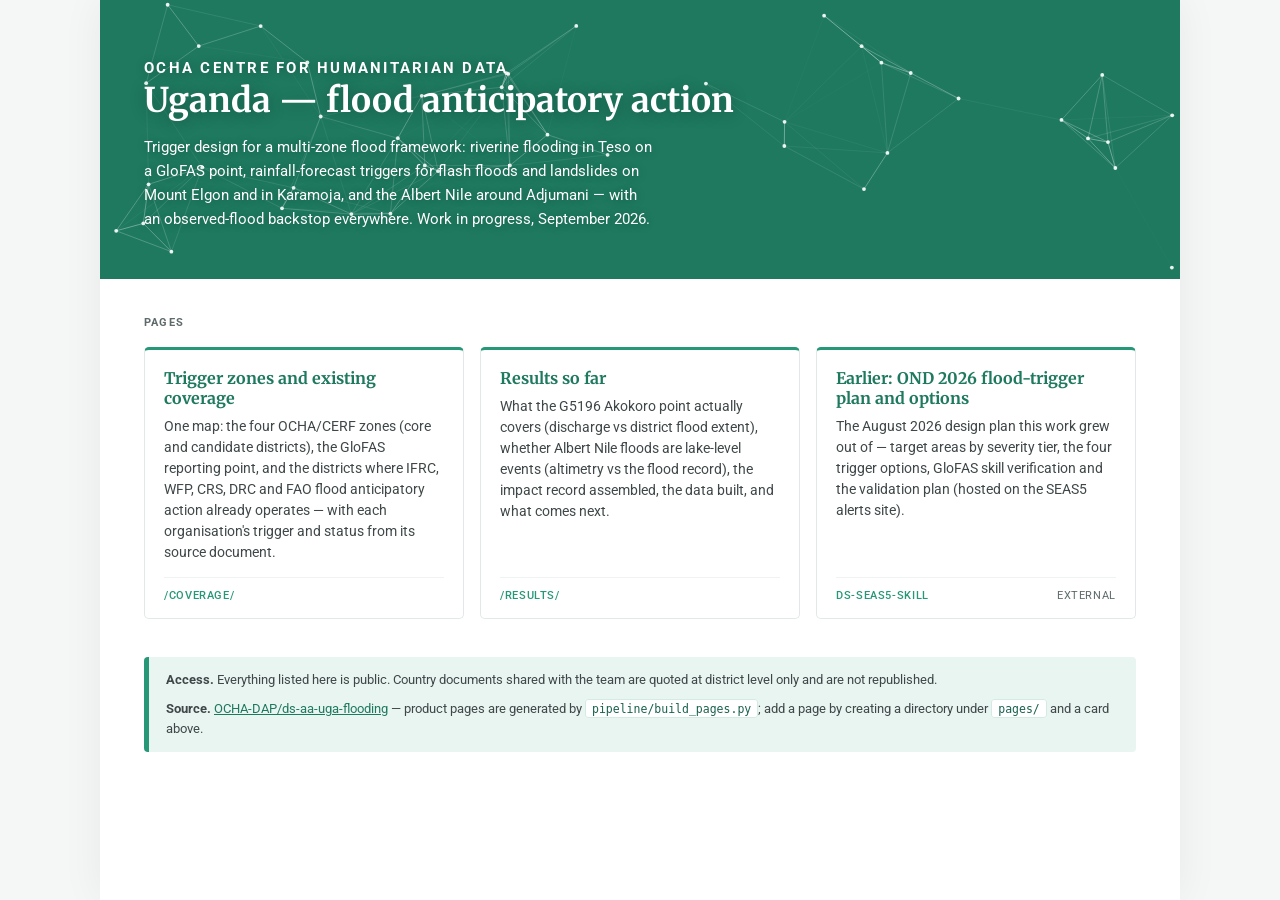
==== pages/index.html @ 37b38659 "Pages site: landing + coverage + results pages; external frameworks from country-team documents (WFP" ====
<!DOCTYPE html>
<html lang="en">
<head>
<meta charset="utf-8">
<meta name="viewport" content="width=device-width, initial-scale=1">
<title>Uganda flood anticipatory action — OCHA Centre for Humanitarian Data</title>
<meta name="description" content="Trigger design for anticipatory action for flooding in Uganda: four zones, the GloFAS point, other organisations' coverage, and interim results.">
<link rel="preconnect" href="https://fonts.googleapis.com">
<link rel="preconnect" href="https://fonts.gstatic.com" crossorigin>
<link href="https://fonts.googleapis.com/css2?family=Merriweather:wght@700&family=Roboto:wght@400;500;700&display=swap" rel="stylesheet">
<link rel="stylesheet" href="assets/site.css">
</head>
<body>
<div class="wrap">

  <header class="hero">
    <canvas id="bg" aria-hidden="true"></canvas>
    <div class="inner">
      <p class="eyebrow">OCHA Centre for Humanitarian Data</p>
      <h1>Uganda — flood anticipatory action</h1>
      <p>Trigger design for a multi-zone flood framework: riverine flooding in Teso on a
         GloFAS point, rainfall-forecast triggers for flash floods and landslides on Mount
         Elgon and in Karamoja, and the Albert Nile around Adjumani — with an observed-flood
         backstop everywhere. Work in progress, September 2026.</p>
    </div>
  </header>

  <main>
    <p class="label">Pages</p>
    <div class="grid">

      <a class="k" href="coverage/">
        <h2>Trigger zones and existing coverage</h2>
        <p>One map: the four OCHA/CERF zones (core and candidate districts), the GloFAS
           reporting point, and the districts where IFRC, WFP, CRS, DRC and FAO flood
           anticipatory action already operates — with each organisation's trigger and
           status from its source document.</p>
        <span class="foot"><em>/coverage/</em></span>
      </a>

      <a class="k" href="results/">
        <h2>Results so far</h2>
        <p>What the G5196 Akokoro point actually covers (discharge vs district flood
           extent), whether Albert Nile floods are lake-level events (altimetry vs the
           flood record), the impact record assembled, the data built, and what comes next.</p>
        <span class="foot"><em>/results/</em></span>
      </a>

      <a class="k" href="https://ocha-dap.github.io/ds-seas5-skill/uganda-flood-trigger/">
        <h2>Earlier: OND 2026 flood-trigger plan and options</h2>
        <p>The August 2026 design plan this work grew out of — target areas by severity
           tier, the four trigger options, GloFAS skill verification and the validation plan
           (hosted on the SEAS5 alerts site).</p>
        <span class="foot"><em>ds-seas5-skill</em><span>external</span></span>
      </a>

    </div>
  </main>

  <div class="note">
    <p><strong>Access.</strong> Everything listed here is public. Country documents shared
       with the team are quoted at district level only and are not republished.</p>
    <p><strong>Source.</strong> <a href="https://github.com/OCHA-DAP/ds-aa-uga-flooding">OCHA-DAP/ds-aa-uga-flooding</a>
       — product pages are generated by <code>pipeline/build_pages.py</code>; add a page by
       creating a directory under <code>pages/</code> and a card above.</p>
  </div>

</div>

<script src="assets/hero.js" defer></script>
</body>
</html>
---- pages/assets/site.css ----
/* HDX v2 design tokens, copied from OCHA-DAP/ds-geospatial-impact-estimates' pages template
 * (itself from OCHA-DAP/ds-storm-impact-harmonisation) so the team's Pages sites read as one
 * system. Gate-form styles dropped: nothing on this site is passphrase-gated.
 *
 * Light mode only, matching the reference: there is deliberately no prefers-color-scheme rule.
 * The only media queries are the 640px breakpoint and prefers-reduced-motion. */
:root {
  --b5:#269777; --b6:#1e795f; --b7:#18614c; --b05:#e9f5f1; --b1:#d4eae4;
  --n9:#1f2324; --n8:#3f4748; --n7:#5e6a6b; --n05:#f5f7f7;
}
* { box-sizing:border-box; }
body {
  margin:0; background:var(--n05); color:var(--n9);
  font-family:'Roboto',system-ui,-apple-system,'Segoe UI','Helvetica Neue',Arial,sans-serif;
  line-height:1.5;
}
.wrap { max-width:1080px; margin:0 auto; background:#fff; min-height:100vh;
        box-shadow:0 0 40px rgba(31,35,36,.06); }

/* ── hero ─────────────────────────────────────────────────────────────── */
.hero { position:relative; overflow:hidden; background:var(--b6); padding:56px 44px 48px; }
.hero canvas { position:absolute; inset:0; width:100%; height:100%; z-index:0; }
.hero .inner { position:relative; z-index:1; }
.eyebrow { font-size:11px; letter-spacing:.15em; text-transform:uppercase; font-weight:700;
           color:rgba(255,255,255,.88); margin:0 0 12px;
           text-shadow:0 1px 8px rgba(0,0,0,.25); }
.hero h1 { font-family:'Merriweather',Georgia,'Times New Roman',serif; font-weight:700;
           font-size:34px; line-height:1.2; color:#fff; margin:0 0 14px;
           text-shadow:0 2px 16px rgba(0,0,0,.28); }
.hero p { margin:0; font-size:15px; line-height:1.6; color:#fff; max-width:64ch;
          text-shadow:0 1px 10px rgba(0,0,0,.25); }

/* ── cards ────────────────────────────────────────────────────────────── */
main { padding:36px 44px 8px; }
.label { font-size:11px; font-weight:700; letter-spacing:.11em; text-transform:uppercase;
         color:var(--n7); margin:0 0 16px; }
.grid { display:grid; grid-template-columns:repeat(auto-fill,minmax(300px,1fr)); gap:16px; }

.k { display:flex; flex-direction:column; text-decoration:none; color:inherit;
     background:#fff; border:1px solid #e2e7e7; border-top:3px solid var(--b5);
     border-radius:5px; padding:18px 19px 14px;
     transition:box-shadow .18s ease, transform .18s ease; }
.k:hover, .k:focus-visible { box-shadow:0 4px 20px rgba(31,35,36,.10);
                             transform:translateY(-2px); outline:none; }
.k:focus-visible { border-color:var(--b5); box-shadow:0 0 0 3px var(--b1); }
.k h2 { font-family:'Merriweather',Georgia,serif; margin:0 0 8px; font-size:16px;
        font-weight:700; color:var(--b6); line-height:1.25; }
.k p { margin:0 0 14px; font-size:13.5px; color:var(--n8); line-height:1.55; flex:1; }
.k .foot { display:flex; justify-content:space-between; align-items:center; gap:10px;
           font-size:10.5px; color:var(--n7); text-transform:uppercase;
           letter-spacing:.06em; border-top:1px solid #f0f3f3; padding-top:10px; }
.k .foot em { font-style:normal; color:var(--b5); font-weight:500; }

.chip { display:inline-block; font-size:9px; padding:2.5px 7px; border-radius:10px;
        margin-left:7px; text-transform:uppercase; letter-spacing:.07em; font-weight:700;
        vertical-align:2.5px; font-family:'Roboto',sans-serif; }
.chip-ext { background:var(--b05); color:var(--b7); border:1px solid var(--b1); }

/* ── notes / footer ───────────────────────────────────────────────────── */
.note { margin:30px 44px 40px; padding:13px 17px; border-radius:4px;
        background:var(--b05); border-left:5px solid var(--b5);
        font-size:12.5px; color:var(--n8); line-height:1.6; }
.note code { background:#fff; border:1px solid var(--b1); padding:1.5px 6px;
             border-radius:3px; font-size:11.5px; color:var(--b7); }
.note a { color:var(--b6); }
.note p { margin:0 0 9px; }
.note p:last-child { margin-bottom:0; }

@media (max-width:640px) {
  .hero { padding:40px 22px 34px; }
  .hero h1 { font-size:26px; }
  main { padding:26px 22px 4px; }
  .note { margin:24px 22px 32px; }
}
/* Respect users who ask for less motion — the canvas paints one static frame. */
@media (prefers-reduced-motion:reduce) { .hero canvas { animation:none; } }

/* ── feature card (the app) ───────────────────────────────────────────────
 * The app had been at / until the Pages restructure, so most people reaching
 * this page were trying to reach IT. It gets its own row and a screenshot:
 * someone who knows the tool recognises it far faster than they read a card.
 *
 * The image is a flex ITEM, not a background, so it keeps its intrinsic ratio
 * and cannot crop the map's edges away at an unlucky viewport. */
.grid-one { grid-template-columns:1fr; }
.label-2 { margin-top:30px; }

.k-feature { flex-direction:row; align-items:stretch; gap:0; padding:0; overflow:hidden; }
.k-feature .body { display:flex; flex-direction:column; padding:18px 19px 14px;
                   flex:1 1 48%; min-width:0; }
/* .k p grows by default so the foot sits at the bottom of a text-only card. In
 * the feature card the image already sets the height, so growing the paragraph
 * just opens a gap between it and the line beneath. Let the text sit at the top
 * and push the FOOT down instead. */
.k-feature .body p { flex:0 0 auto; margin-bottom:10px; }
.k-feature .shot { flex:1 1 52%; min-width:0; display:flex; align-items:flex-start;
                   background:var(--n05); border-left:1px solid #eef1f1; }
.k-feature .shot img { width:100%; height:auto; display:block; }
/* The right-hand cell of the foot is a plain span, not the /path/ em — say where
 * the reader has just come from, since that is the question they arrived with. */
.k-feature .foot span { color:var(--n7); }

@media (max-width:760px) {
  /* Stack before the text column gets too narrow to read; the screenshot is
     still worth showing, just beneath rather than beside. */
  .k-feature { flex-direction:column; }
  .k-feature .shot { border-left:0; border-top:1px solid #eef1f1; }
}
.k-feature .views { flex:0 0 auto; font-size:12px; color:var(--n7);
                    line-height:1.7; margin-bottom:14px; }
.k-feature .foot { margin-top:auto; }
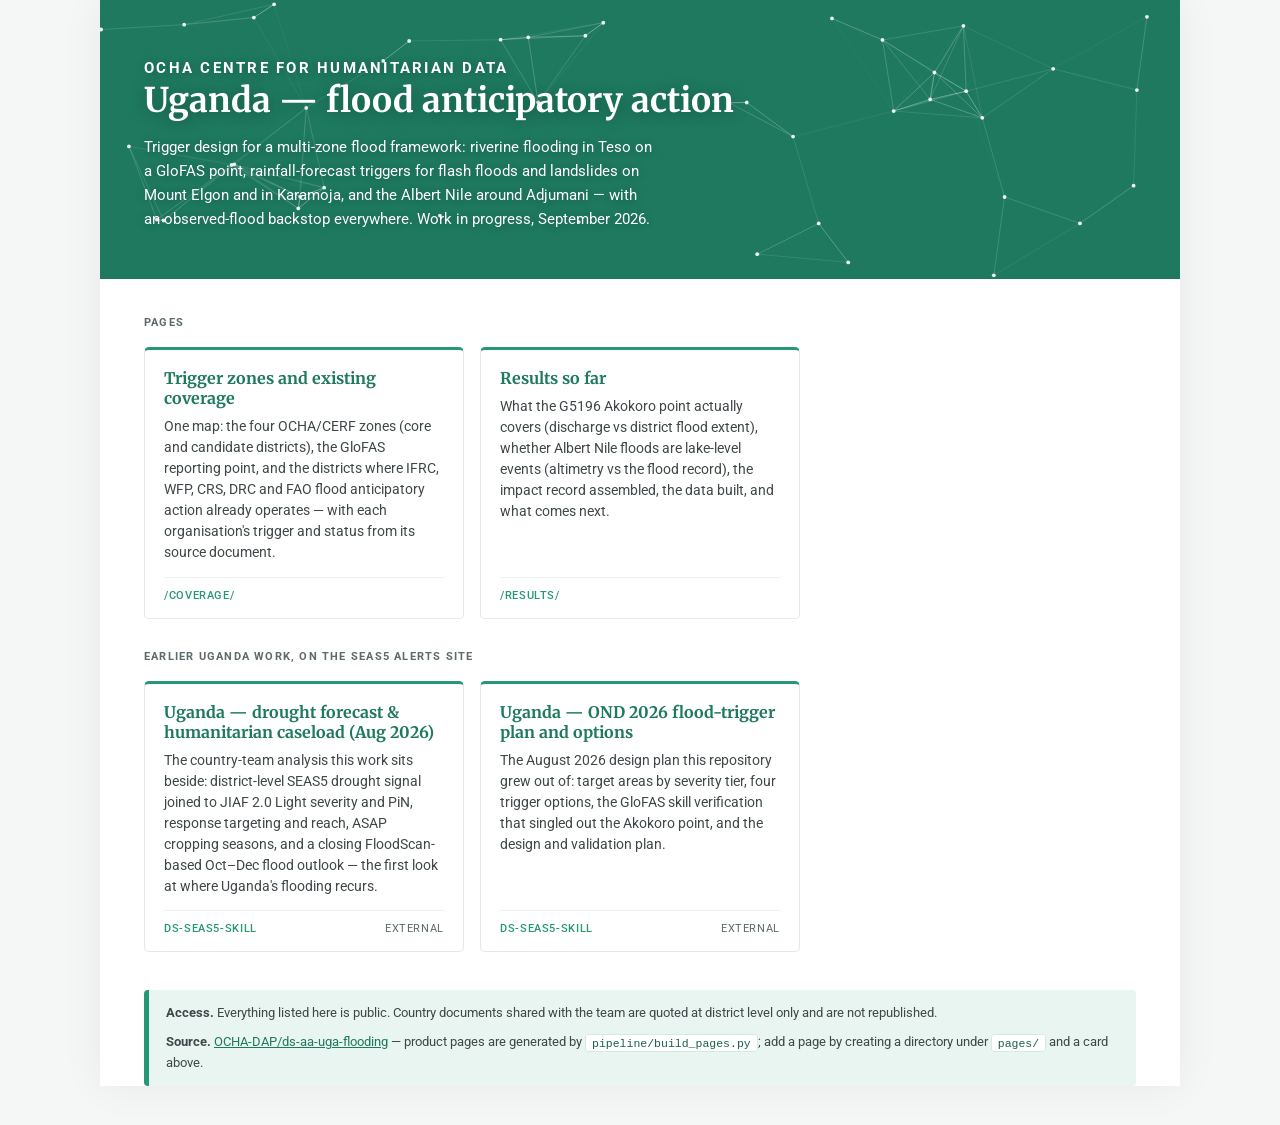
==== commit 999223e8: "Flood-exposed population (WorldPop x SFED) as a second observational witness, and an observed-rainfa" ====
--- a/pages/index.html
+++ b/pages/index.html
@@ -8,7 +8,7 @@
 <link rel="preconnect" href="https://fonts.googleapis.com">
 <link rel="preconnect" href="https://fonts.gstatic.com" crossorigin>
 <link href="https://fonts.googleapis.com/css2?family=Merriweather:wght@700&family=Roboto:wght@400;500;700&display=swap" rel="stylesheet">
-<link rel="stylesheet" href="assets/site.css">
+<link rel="stylesheet" href="assets/site.css?v=7">
 </head>
 <body>
 <div class="wrap">
@@ -46,11 +46,25 @@
         <span class="foot"><em>/results/</em></span>
       </a>
 
+    </div>
+
+    <p class="label label-2">Earlier Uganda work, on the SEAS5 alerts site</p>
+    <div class="grid">
+
+      <a class="k" href="https://ocha-dap.github.io/ds-seas5-skill/uganda/">
+        <h2>Uganda — drought forecast &amp; humanitarian caseload (Aug 2026)</h2>
+        <p>The country-team analysis this work sits beside: district-level SEAS5 drought
+           signal joined to JIAF 2.0 Light severity and PiN, response targeting and reach,
+           ASAP cropping seasons, and a closing FloodScan-based Oct–Dec flood outlook —
+           the first look at where Uganda's flooding recurs.</p>
+        <span class="foot"><em>ds-seas5-skill</em><span>external</span></span>
+      </a>
+
       <a class="k" href="https://ocha-dap.github.io/ds-seas5-skill/uganda-flood-trigger/">
-        <h2>Earlier: OND 2026 flood-trigger plan and options</h2>
-        <p>The August 2026 design plan this work grew out of — target areas by severity
-           tier, the four trigger options, GloFAS skill verification and the validation plan
-           (hosted on the SEAS5 alerts site).</p>
+        <h2>Uganda — OND 2026 flood-trigger plan and options</h2>
+        <p>The August 2026 design plan this repository grew out of: target areas by severity
+           tier, four trigger options, the GloFAS skill verification that singled out the
+           Akokoro point, and the design and validation plan.</p>
         <span class="foot"><em>ds-seas5-skill</em><span>external</span></span>
       </a>
 
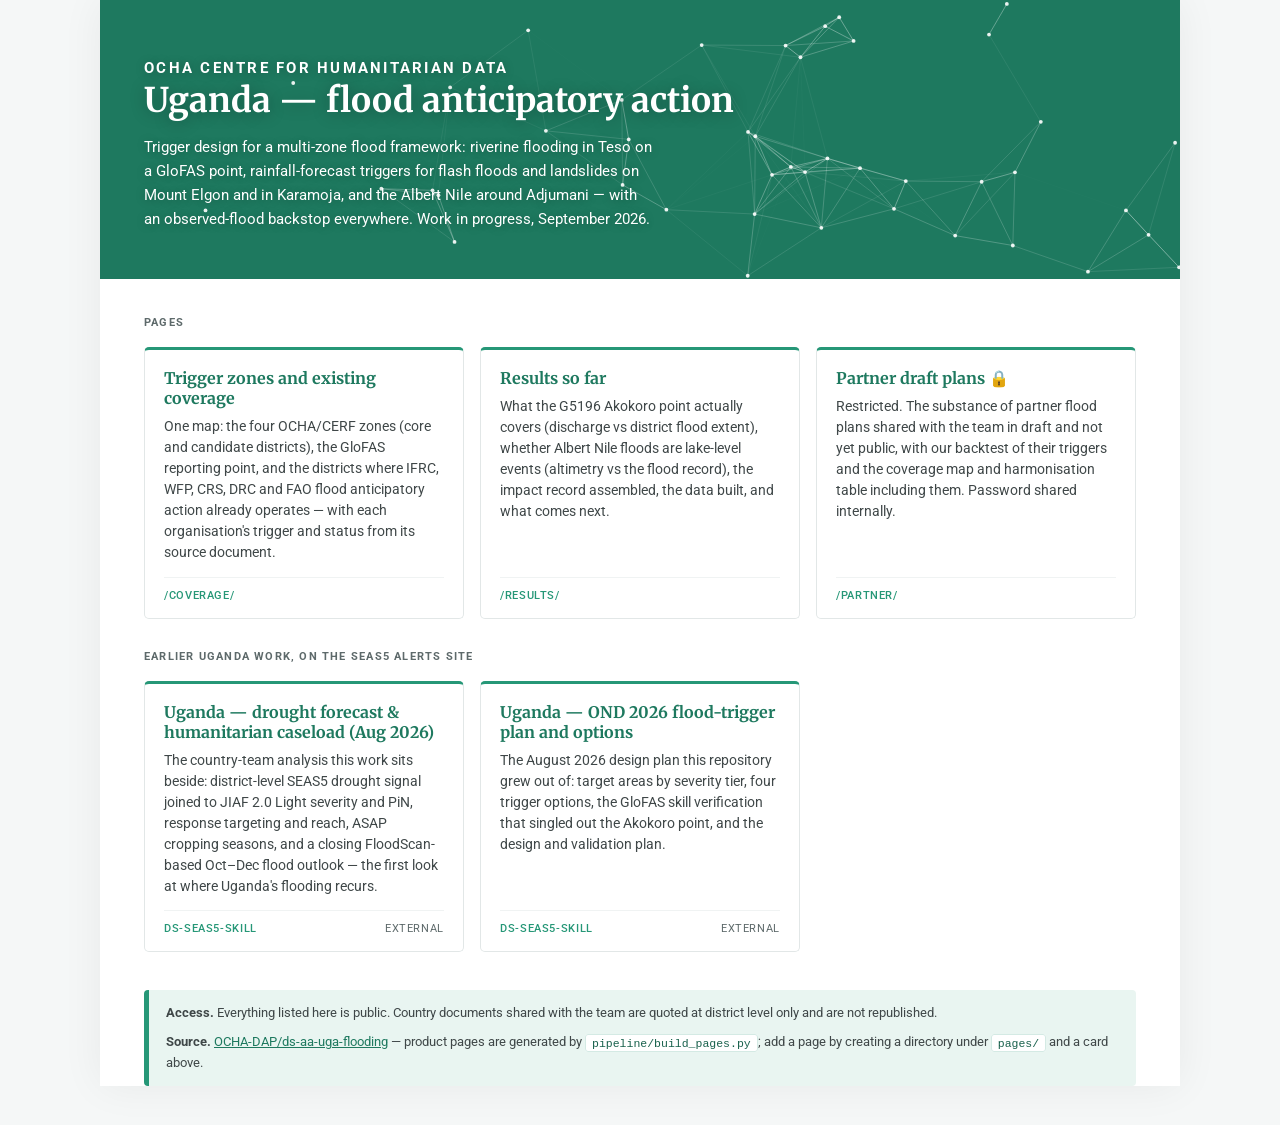
==== commit eedd5667: "Restore the FAO draft material on a password-protected page The draft Mt Elgon flood AAP is not publ" ====
--- a/pages/index.html
+++ b/pages/index.html
@@ -46,6 +46,14 @@
         <span class="foot"><em>/results/</em></span>
       </a>
 
+      <a class="k" href="partner/">
+        <h2>Partner draft plans &#128274;</h2>
+        <p>Restricted. The substance of partner flood plans shared with the team in draft
+           and not yet public, with our backtest of their triggers and the coverage map and
+           harmonisation table including them. Password shared internally.</p>
+        <span class="foot"><em>/partner/</em></span>
+      </a>
+
     </div>
 
     <p class="label label-2">Earlier Uganda work, on the SEAS5 alerts site</p>
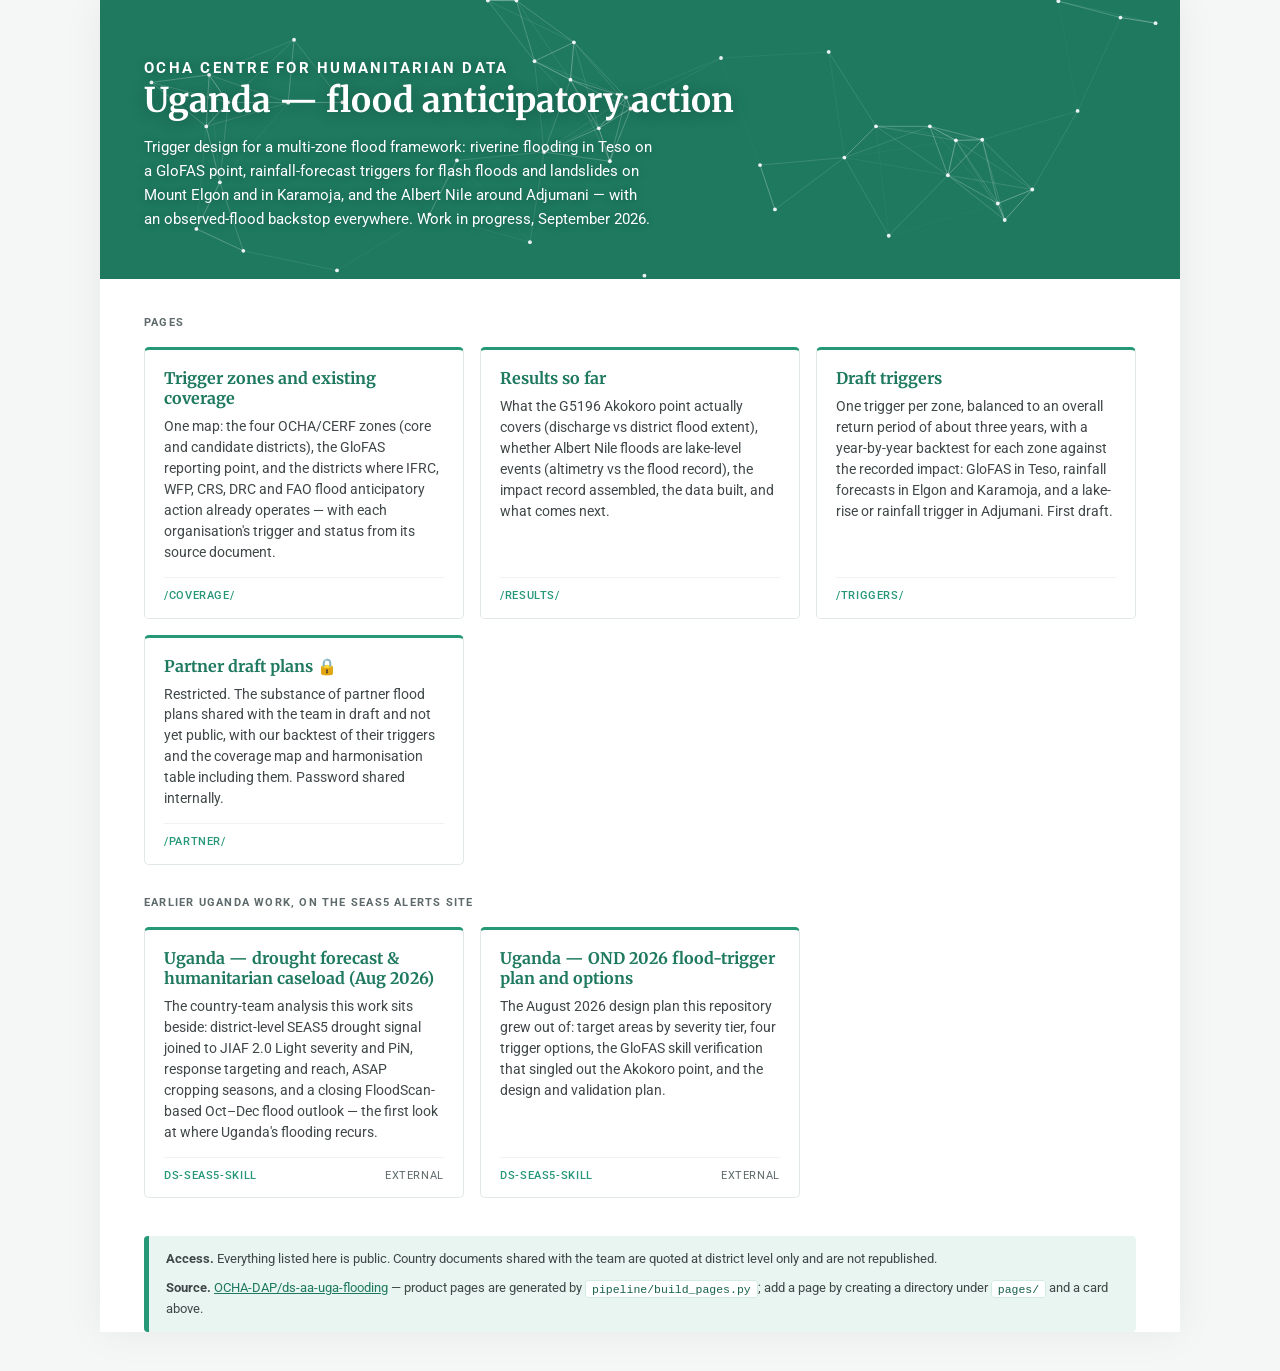
==== commit 29ecbcea: "Draft triggers: one per zone, balanced to an overall 3-year return period New public page /triggers/" ====
--- a/pages/index.html
+++ b/pages/index.html
@@ -46,6 +46,15 @@
         <span class="foot"><em>/results/</em></span>
       </a>
 
+      <a class="k" href="triggers/">
+        <h2>Draft triggers</h2>
+        <p>One trigger per zone, balanced to an overall return period of about three years,
+           with a year-by-year backtest for each zone against the recorded impact:
+           GloFAS in Teso, rainfall forecasts in Elgon and Karamoja, and a lake-rise or
+           rainfall trigger in Adjumani. First draft.</p>
+        <span class="foot"><em>/triggers/</em></span>
+      </a>
+
       <a class="k" href="partner/">
         <h2>Partner draft plans &#128274;</h2>
         <p>Restricted. The substance of partner flood plans shared with the team in draft
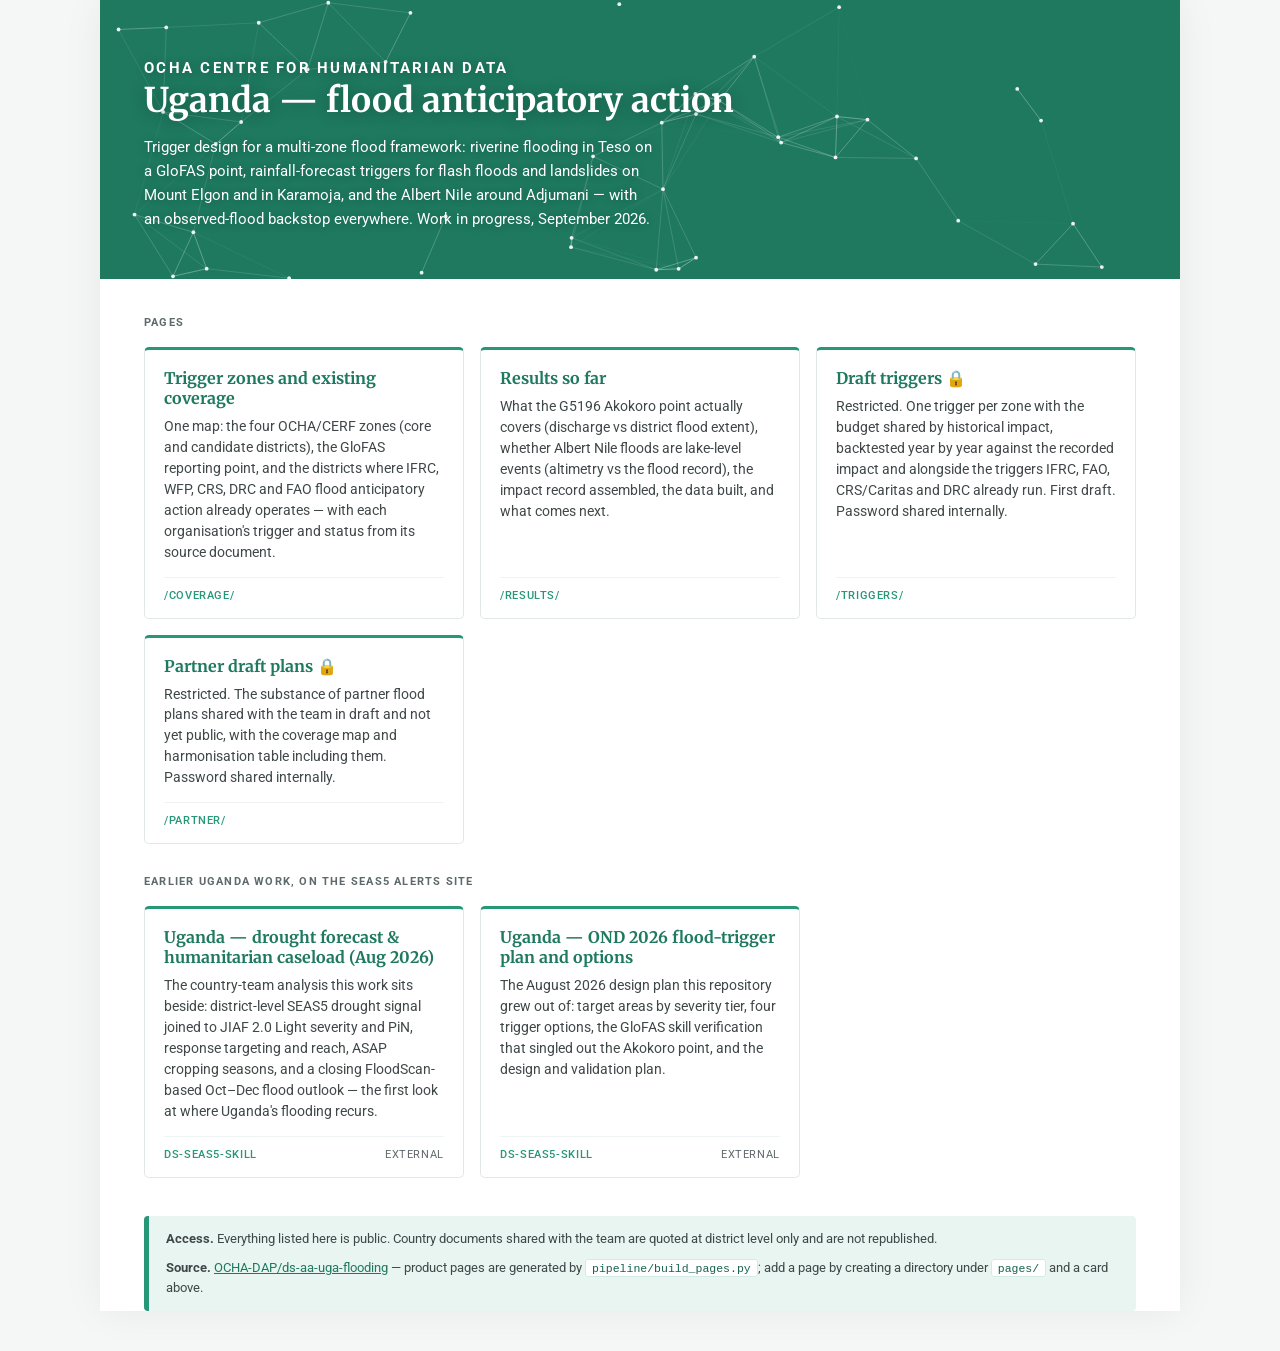
==== commit 1b35d6f8: "Draft triggers: one restricted page with partner triggers, budget tilted by historical impact, hando" ====
--- a/pages/index.html
+++ b/pages/index.html
@@ -47,19 +47,18 @@
       </a>
 
       <a class="k" href="triggers/">
-        <h2>Draft triggers</h2>
-        <p>One trigger per zone, balanced to an overall return period of about three years,
-           with a year-by-year backtest for each zone against the recorded impact:
-           GloFAS in Teso, rainfall forecasts in Elgon and Karamoja, and a lake-rise or
-           rainfall trigger in Adjumani. First draft.</p>
+        <h2>Draft triggers &#128274;</h2>
+        <p>Restricted. One trigger per zone with the budget shared by historical impact,
+           backtested year by year against the recorded impact and alongside the triggers
+           IFRC, FAO, CRS/Caritas and DRC already run. First draft. Password shared internally.</p>
         <span class="foot"><em>/triggers/</em></span>
       </a>
 
       <a class="k" href="partner/">
         <h2>Partner draft plans &#128274;</h2>
         <p>Restricted. The substance of partner flood plans shared with the team in draft
-           and not yet public, with our backtest of their triggers and the coverage map and
-           harmonisation table including them. Password shared internally.</p>
+           and not yet public, with the coverage map and harmonisation table including them.
+           Password shared internally.</p>
         <span class="foot"><em>/partner/</em></span>
       </a>
 
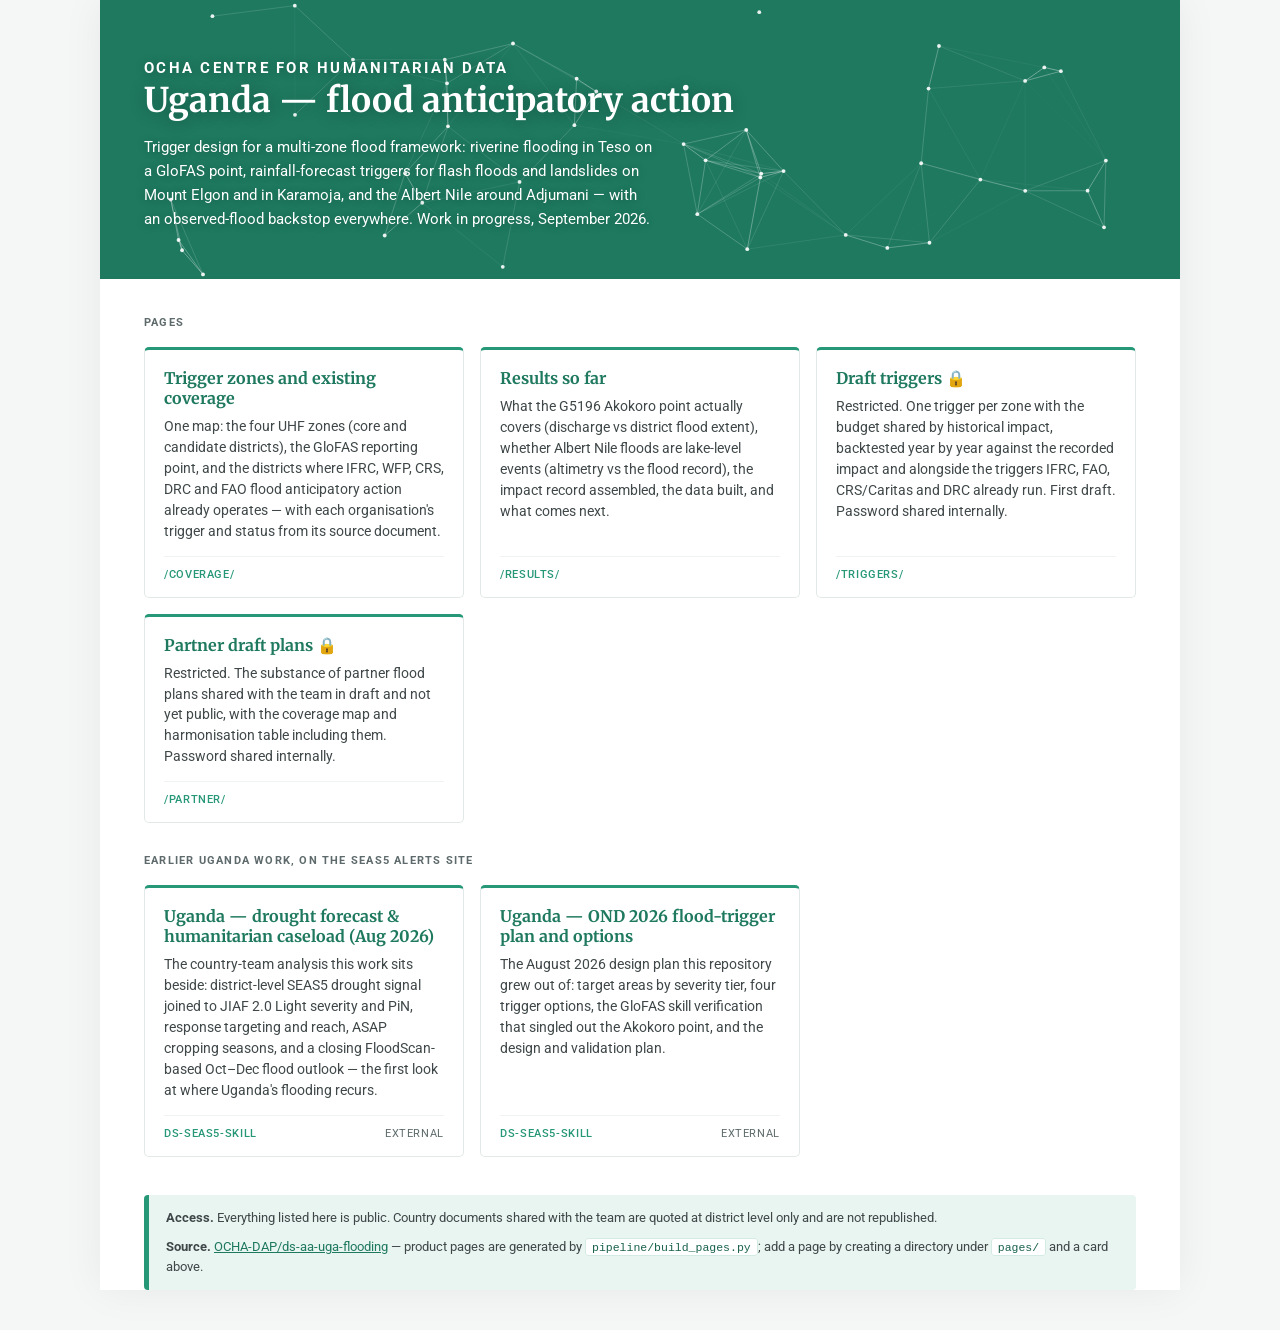
==== commit 5595eaa9: "Frame as a UHF analysis; read private configs from the dev blob UHF, not CERF: - "OCHA/CERF zones/fr" ====
--- a/pages/index.html
+++ b/pages/index.html
@@ -31,7 +31,7 @@
 
       <a class="k" href="coverage/">
         <h2>Trigger zones and existing coverage</h2>
-        <p>One map: the four OCHA/CERF zones (core and candidate districts), the GloFAS
+        <p>One map: the four UHF zones (core and candidate districts), the GloFAS
            reporting point, and the districts where IFRC, WFP, CRS, DRC and FAO flood
            anticipatory action already operates — with each organisation's trigger and
            status from its source document.</p>
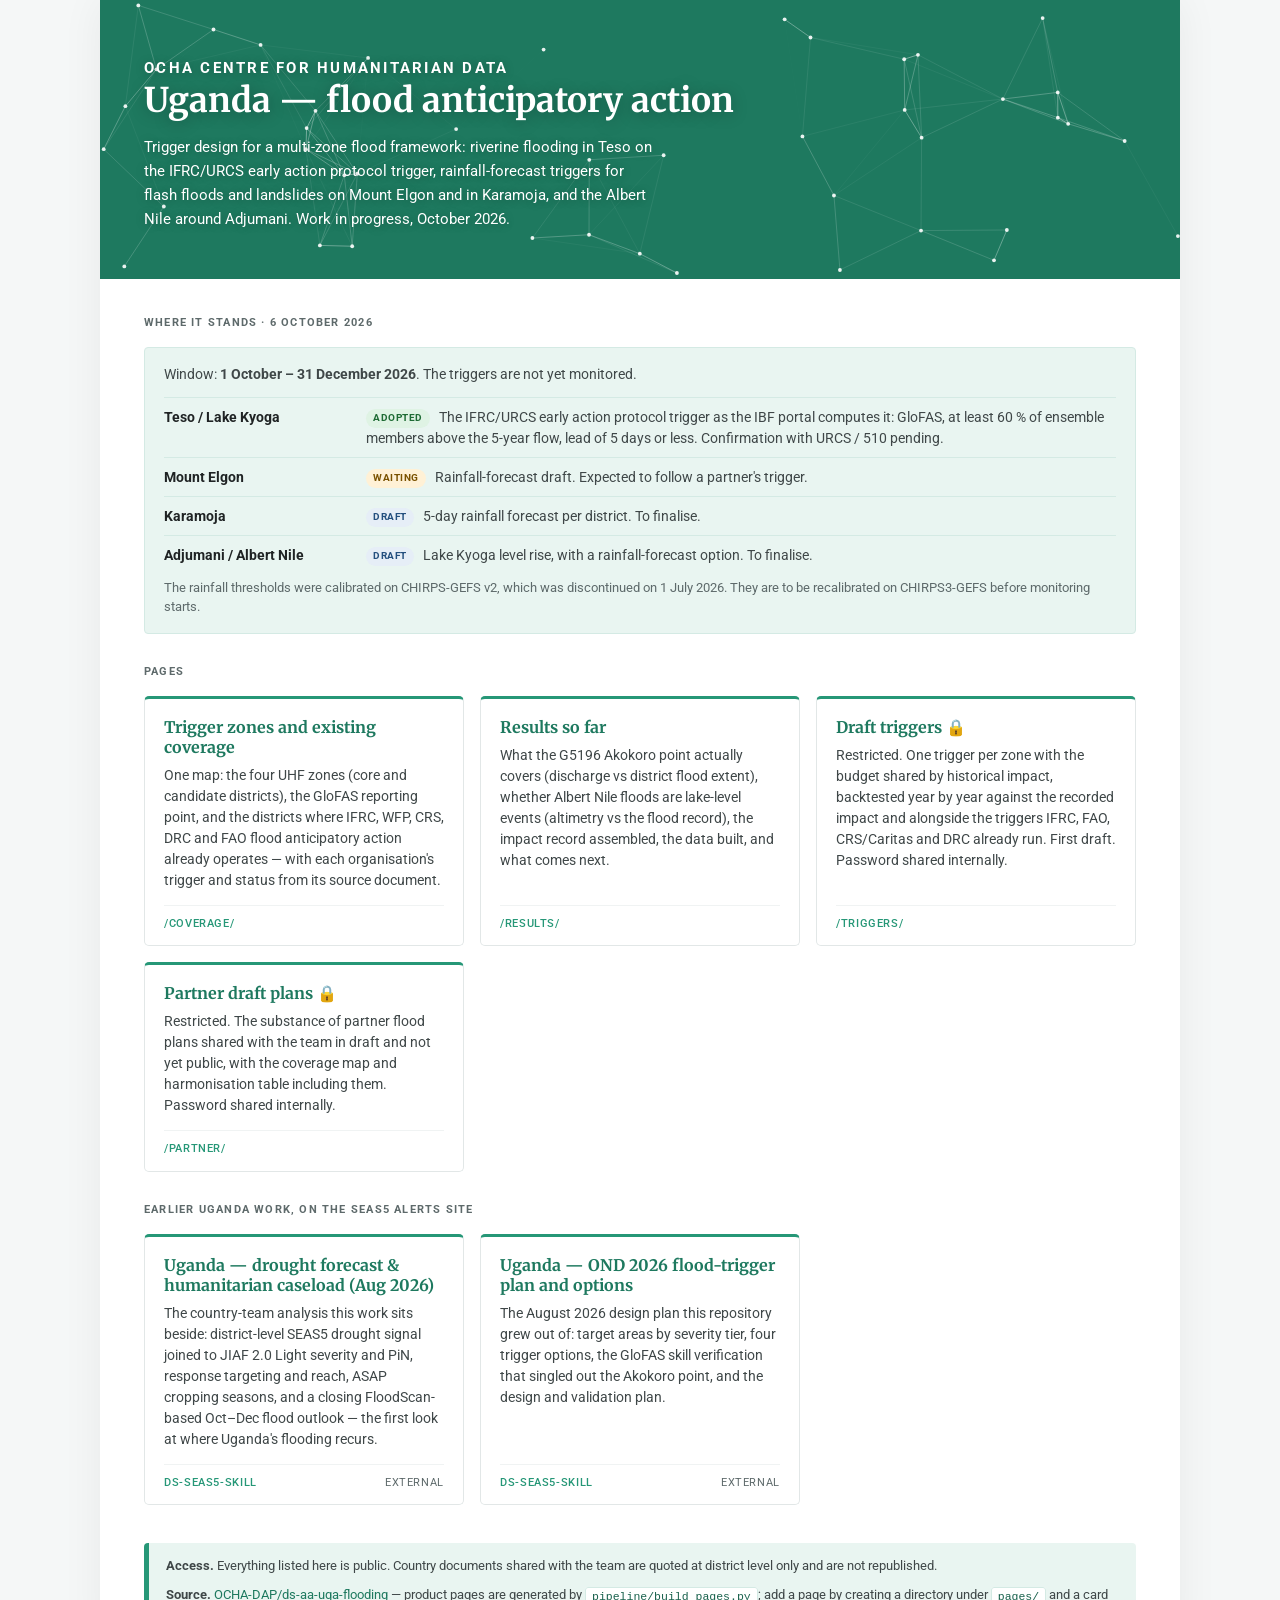
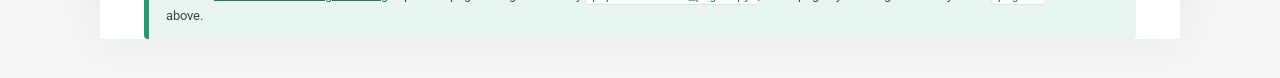
==== commit 09e11eab: "Landing page: add a 'where it stands' summary per zone; update the hero text Co-Authored-By: Claude " ====
--- a/pages/index.html
+++ b/pages/index.html
@@ -8,7 +8,7 @@
 <link rel="preconnect" href="https://fonts.googleapis.com">
 <link rel="preconnect" href="https://fonts.gstatic.com" crossorigin>
 <link href="https://fonts.googleapis.com/css2?family=Merriweather:wght@700&family=Roboto:wght@400;500;700&display=swap" rel="stylesheet">
-<link rel="stylesheet" href="assets/site.css?v=7">
+<link rel="stylesheet" href="assets/site.css?v=8">
 </head>
 <body>
 <div class="wrap">
@@ -18,14 +18,40 @@
     <div class="inner">
       <p class="eyebrow">OCHA Centre for Humanitarian Data</p>
       <h1>Uganda — flood anticipatory action</h1>
-      <p>Trigger design for a multi-zone flood framework: riverine flooding in Teso on a
-         GloFAS point, rainfall-forecast triggers for flash floods and landslides on Mount
-         Elgon and in Karamoja, and the Albert Nile around Adjumani — with an observed-flood
-         backstop everywhere. Work in progress, September 2026.</p>
+      <p>Trigger design for a multi-zone flood framework: riverine flooding in Teso on the
+         IFRC/URCS early action protocol trigger, rainfall-forecast triggers for flash floods
+         and landslides on Mount Elgon and in Karamoja, and the Albert Nile around Adjumani.
+         Work in progress, October 2026.</p>
     </div>
   </header>
 
   <main>
+    <p class="label">Where it stands · 6 October 2026</p>
+    <div class="status">
+      <p class="status-lead">Window: <strong>1 October – 31 December 2026</strong>.
+         The triggers are not yet monitored.</p>
+      <dl class="zones">
+        <div><dt>Teso / Lake Kyoga</dt>
+             <dd><span class="st st-ok">adopted</span> The IFRC/URCS early action protocol
+                 trigger as the IBF portal computes it: GloFAS, at least 60 % of ensemble
+                 members above the 5-year flow, lead of 5 days or less. Confirmation with
+                 URCS / 510 pending.</dd></div>
+        <div><dt>Mount Elgon</dt>
+             <dd><span class="st st-wait">waiting</span> Rainfall-forecast draft. Expected to
+                 follow a partner's trigger.</dd></div>
+        <div><dt>Karamoja</dt>
+             <dd><span class="st st-draft">draft</span> 5-day rainfall forecast per district.
+                 To finalise.</dd></div>
+        <div><dt>Adjumani / Albert Nile</dt>
+             <dd><span class="st st-draft">draft</span> Lake Kyoga level rise, with a
+                 rainfall-forecast option. To finalise.</dd></div>
+      </dl>
+      <p class="status-foot">The rainfall thresholds were calibrated on CHIRPS-GEFS v2, which
+         was discontinued on 1 July 2026. They are to be recalibrated on CHIRPS3-GEFS before
+         monitoring starts.</p>
+    </div>
+
+    <p class="label label-2">
     <p class="label">Pages</p>
     <div class="grid">
 
--- a/pages/assets/site.css
+++ b/pages/assets/site.css
@@ -109,3 +109,19 @@
 .k-feature .views { flex:0 0 auto; font-size:12px; color:var(--n7);
                     line-height:1.7; margin-bottom:14px; }
 .k-feature .foot { margin-top:auto; }
+
+/* "Where it stands" summary on the landing page */
+.status { border:1px solid var(--b1); border-radius:4px; padding:16px 19px; background:var(--b05); }
+.status p { margin:0; font-size:13.5px; line-height:1.55; color:var(--n8); }
+.status .status-lead { margin-bottom:12px; }
+.status .status-foot { margin-top:12px; font-size:12.5px; color:var(--n7); }
+.zones { margin:0; display:grid; gap:8px; }
+.zones > div { display:grid; grid-template-columns:190px 1fr; gap:12px; padding:9px 0 0; border-top:1px solid var(--b1); }
+.zones dt { font-weight:700; font-size:13.5px; }
+.zones dd { margin:0; font-size:13.5px; line-height:1.55; color:var(--n8); }
+.st { display:inline-block; font-size:9.5px; font-weight:700; letter-spacing:.06em; text-transform:uppercase;
+      padding:2px 7px; border-radius:10px; margin-right:6px; vertical-align:1px; }
+.st-ok { background:#dff3e4; color:#1e6b34; }
+.st-wait { background:#fff1d6; color:#7a5200; }
+.st-draft { background:#e6eef7; color:#24507f; }
+@media (max-width:640px) { .zones > div { grid-template-columns:1fr; gap:2px; } }
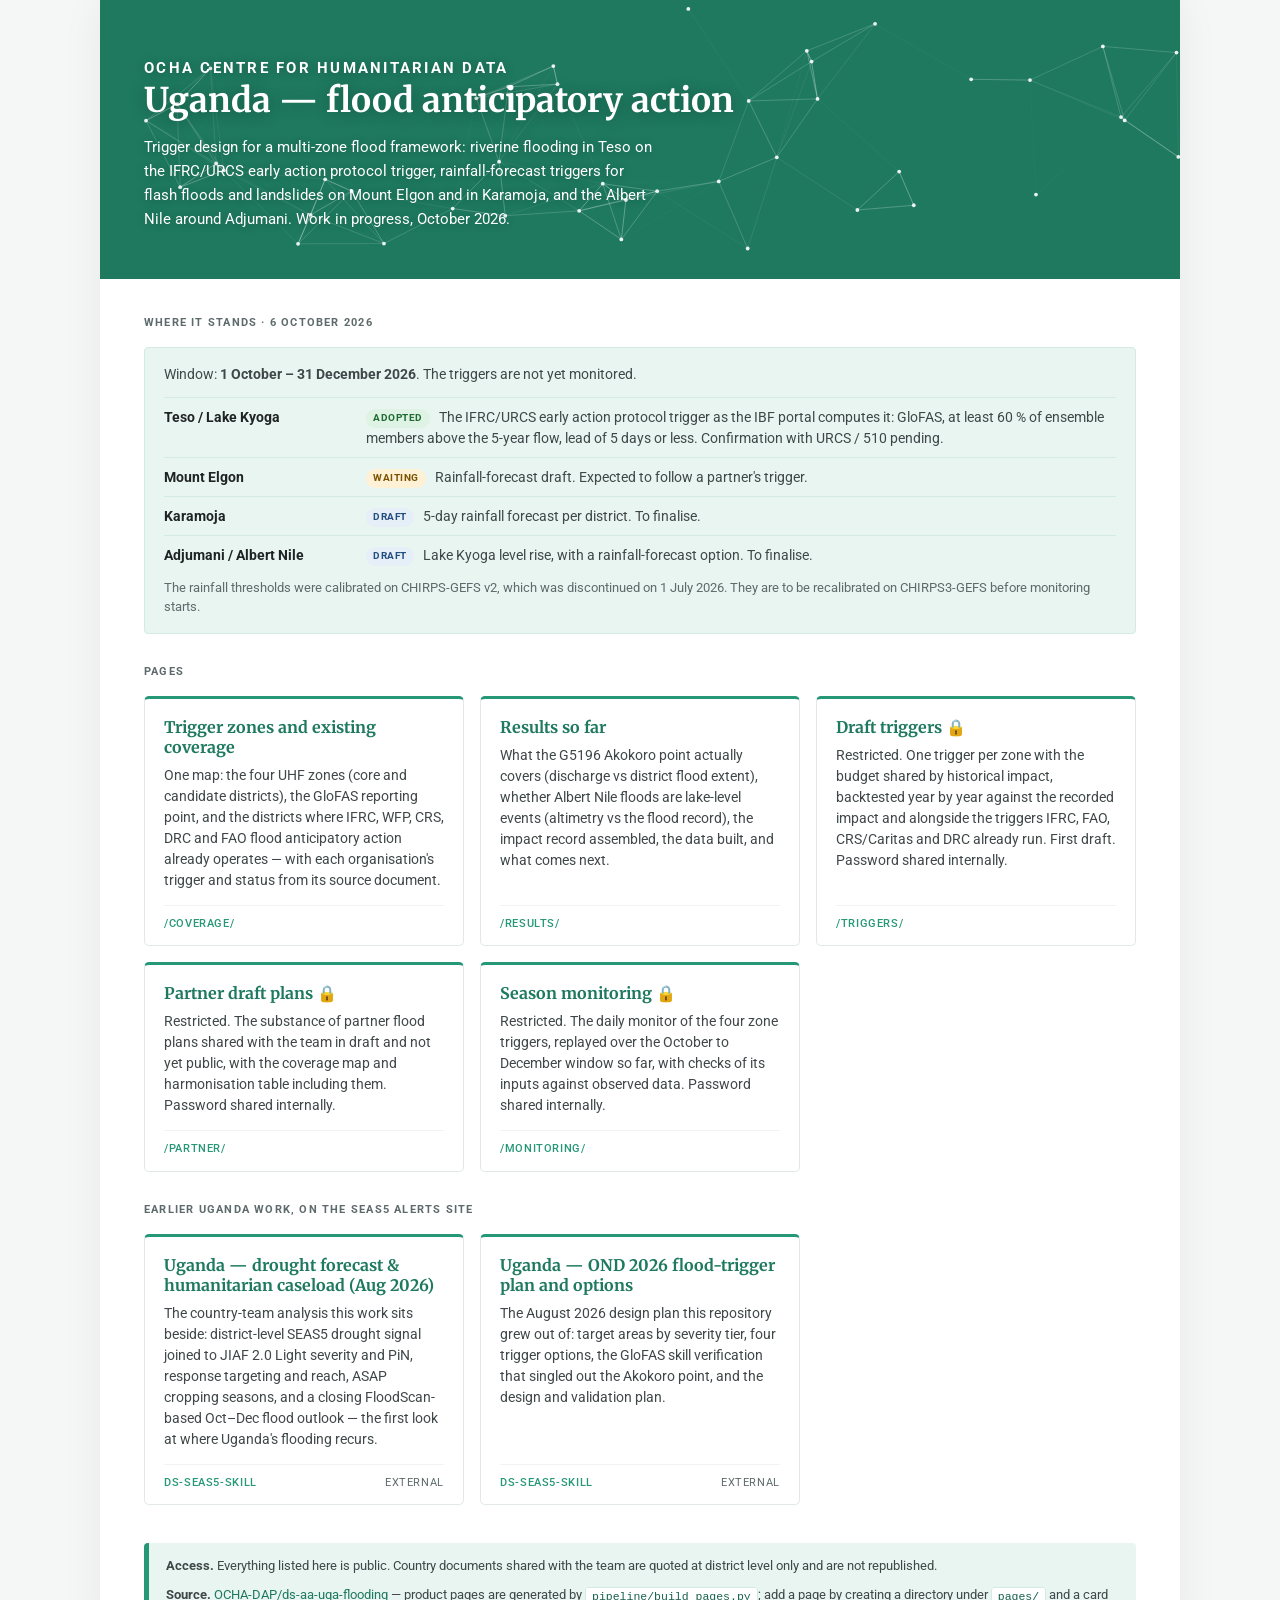
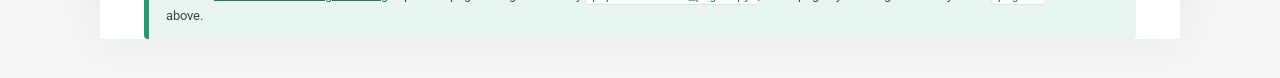
==== commit e5686495: "Monitoring: daily job for the four zone triggers and a restricted season page monitoring/ evaluates " ====
--- a/pages/index.html
+++ b/pages/index.html
@@ -88,6 +88,14 @@
         <span class="foot"><em>/partner/</em></span>
       </a>
 
+      <a class="k" href="monitoring/">
+        <h2>Season monitoring &#128274;</h2>
+        <p>Restricted. The daily monitor of the four zone triggers, replayed over the
+           October to December window so far, with checks of its inputs against observed
+           data. Password shared internally.</p>
+        <span class="foot"><em>/monitoring/</em></span>
+      </a>
+
     </div>
 
     <p class="label label-2">Earlier Uganda work, on the SEAS5 alerts site</p>
